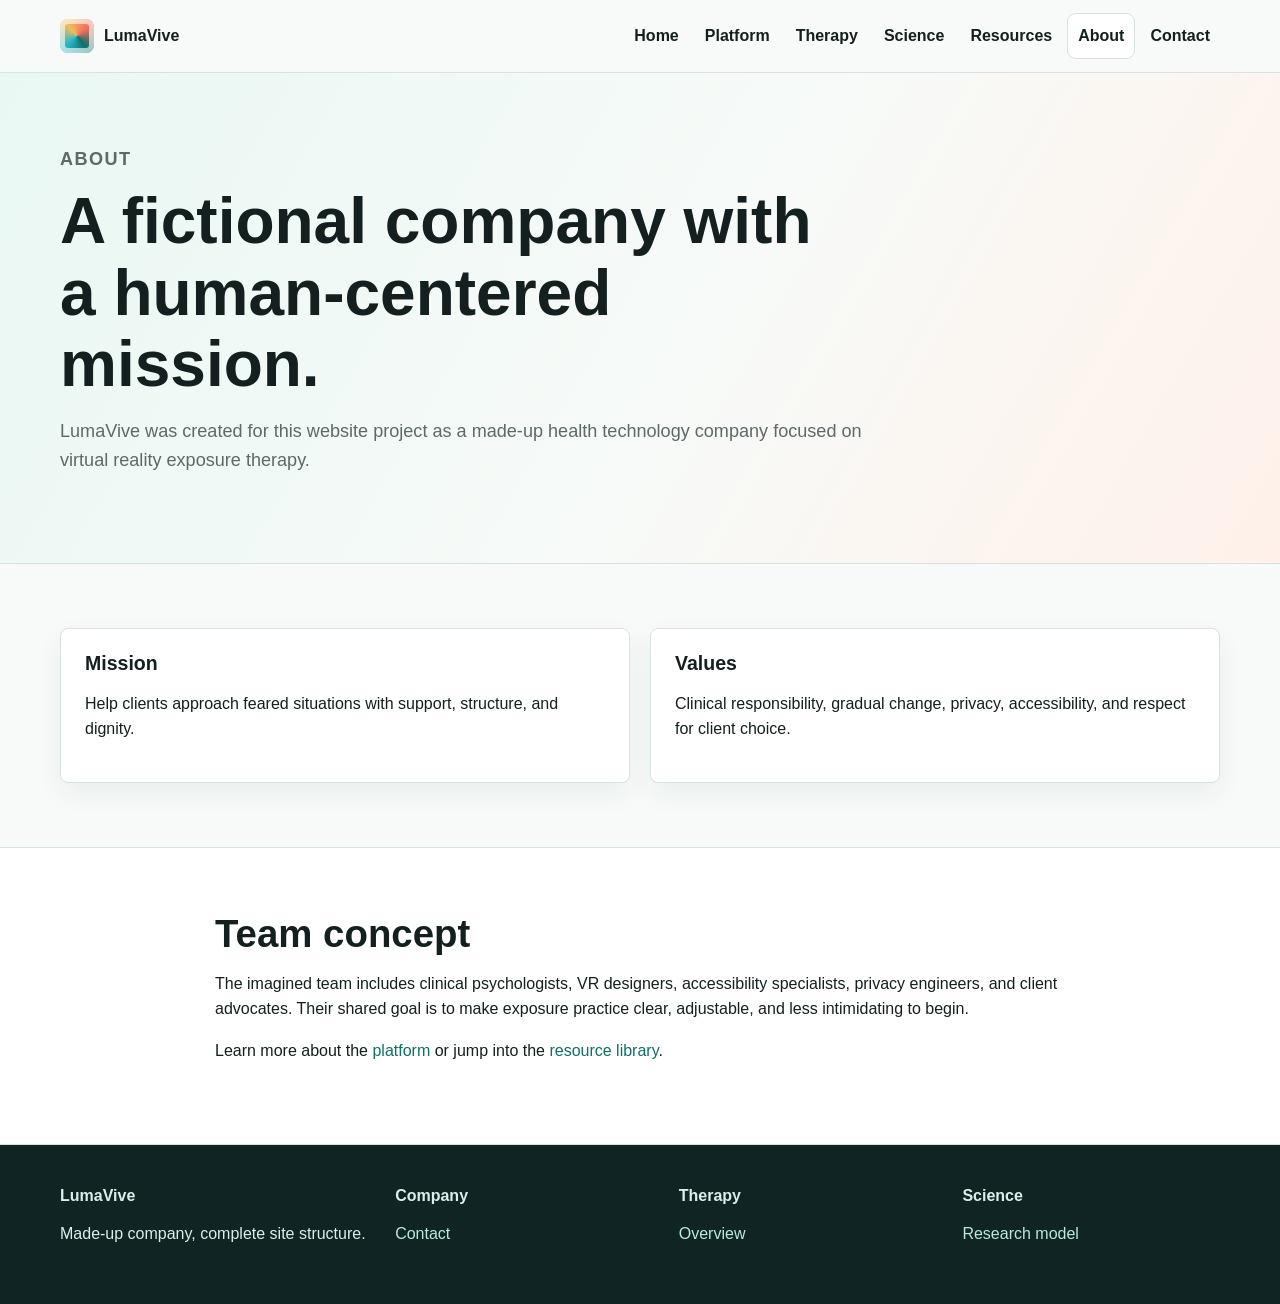
==== about.html @ 92753f85 "website" ====
<!doctype html>
<html lang="en">
<head>
  <meta charset="utf-8">
  <meta name="viewport" content="width=device-width, initial-scale=1">
  <title>About | LumaVive</title>
  <link rel="stylesheet" href="assets/styles.css">
</head>
<body>
  <header class="site-header"><nav class="nav" aria-label="Main navigation"><a class="brand" href="index.html"><span class="mark" aria-hidden="true"></span><span>LumaVive</span></a><div class="nav-links"><a href="index.html">Home</a><a href="platform.html">Platform</a><a href="therapy.html">Therapy</a><a href="science.html">Science</a><a href="resources.html">Resources</a><a aria-current="page" href="about.html">About</a><a href="contact.html">Contact</a></div></nav></header>
  <main>
    <section class="page-hero"><div class="wrap"><p class="eyebrow">About</p><h1>A fictional company with a human-centered mission.</h1><p>LumaVive was created for this website project as a made-up health technology company focused on virtual reality exposure therapy.</p></div></section>
    <section class="section"><div class="wrap grid two"><article class="card"><h3>Mission</h3><p>Help clients approach feared situations with support, structure, and dignity.</p></article><article class="card"><h3>Values</h3><p>Clinical responsibility, gradual change, privacy, accessibility, and respect for client choice.</p></article></div></section>
    <section class="section alt"><div class="wrap article"><h2>Team concept</h2><p>The imagined team includes clinical psychologists, VR designers, accessibility specialists, privacy engineers, and client advocates. Their shared goal is to make exposure practice clear, adjustable, and less intimidating to begin.</p><p>Learn more about the <a href="platform.html">platform</a> or jump into the <a href="resources.html">resource library</a>.</p></div></section>
  </main>
  <footer class="footer"><div class="wrap footer-grid"><div><h3>LumaVive</h3><p>Made-up company, complete site structure.</p></div><div><h3>Company</h3><ul><li><a href="contact.html">Contact</a></li></ul></div><div><h3>Therapy</h3><ul><li><a href="therapy.html">Overview</a></li></ul></div><div><h3>Science</h3><ul><li><a href="science.html">Research model</a></li></ul></div></div></footer>
  <script src="assets/site.js"></script>
</body>
</html>
---- assets/styles.css ----
:root {
  --ink: #13201f;
  --muted: #5d6a68;
  --line: #d8e3df;
  --paper: #f7faf8;
  --white: #ffffff;
  --mint: #b9eadc;
  --teal: #0e6f68;
  --aqua: #29b8ca;
  --coral: #f26f5e;
  --gold: #f4bd59;
  --violet: #5e5ce6;
  --shadow: 0 18px 50px rgba(20, 53, 49, 0.12);
}

* {
  box-sizing: border-box;
}

html {
  scroll-behavior: smooth;
}

body {
  margin: 0;
  font-family: Arial, Helvetica, sans-serif;
  color: var(--ink);
  background: var(--paper);
  line-height: 1.6;
}

img {
  display: block;
  max-width: 100%;
}

a {
  color: var(--teal);
  text-decoration: none;
}

a:hover {
  text-decoration: underline;
}

.site-header {
  position: sticky;
  top: 0;
  z-index: 10;
  background: rgba(247, 250, 248, 0.94);
  border-bottom: 1px solid var(--line);
  backdrop-filter: blur(12px);
}

.nav {
  width: min(1160px, calc(100% - 32px));
  margin: 0 auto;
  display: flex;
  align-items: center;
  justify-content: space-between;
  gap: 20px;
  min-height: 72px;
}

.brand {
  display: inline-flex;
  align-items: center;
  gap: 10px;
  font-weight: 800;
  color: var(--ink);
  letter-spacing: 0;
}

.mark {
  width: 34px;
  height: 34px;
  border-radius: 8px;
  background: conic-gradient(from 140deg, var(--teal), var(--aqua), var(--gold), var(--coral), var(--teal));
  box-shadow: inset 0 0 0 5px rgba(255, 255, 255, 0.62);
}

.nav-links {
  display: flex;
  flex-wrap: wrap;
  justify-content: flex-end;
  gap: 6px;
}

.nav-links a {
  color: var(--ink);
  font-weight: 700;
  padding: 9px 10px;
  border-radius: 8px;
}

.nav-links a:hover,
.nav-links a[aria-current="page"] {
  background: var(--white);
  text-decoration: none;
  box-shadow: 0 0 0 1px var(--line);
}

.hero {
  min-height: calc(100vh - 72px);
  display: grid;
  align-items: end;
  background-image: linear-gradient(90deg, rgba(6, 31, 28, 0.82), rgba(6, 31, 28, 0.35), rgba(6, 31, 28, 0.08)), url("hero-vr-therapy.png");
  background-size: cover;
  background-position: center;
}

.hero-inner {
  width: min(1160px, calc(100% - 32px));
  margin: 0 auto;
  padding: 86px 0 58px;
  color: var(--white);
}

.eyebrow {
  margin: 0 0 12px;
  color: var(--teal);
  font-weight: 800;
  text-transform: uppercase;
  font-size: 0.78rem;
  letter-spacing: 0.08em;
}

.hero .eyebrow {
  color: var(--mint);
}

h1,
h2,
h3 {
  line-height: 1.12;
  margin: 0 0 16px;
}

h1 {
  max-width: 760px;
  font-size: clamp(2.4rem, 5vw, 5rem);
}

h2 {
  font-size: clamp(1.8rem, 3vw, 3rem);
}

h3 {
  font-size: 1.22rem;
}

p {
  margin: 0 0 16px;
}

.lead {
  max-width: 760px;
  font-size: 1.16rem;
  color: #e9f7f3;
}

.page-hero {
  background: linear-gradient(120deg, #e9f8f3, #f7faf8 55%, #fff1ea);
  border-bottom: 1px solid var(--line);
}

.page-hero .wrap {
  padding: 72px 0;
}

.page-hero p {
  max-width: 820px;
  font-size: 1.13rem;
  color: var(--muted);
}

.wrap {
  width: min(1160px, calc(100% - 32px));
  margin: 0 auto;
}

.section {
  padding: 64px 0;
}

.section.alt {
  background: var(--white);
  border-block: 1px solid var(--line);
}

.grid {
  display: grid;
  grid-template-columns: repeat(3, minmax(0, 1fr));
  gap: 20px;
}

.grid.two {
  grid-template-columns: repeat(2, minmax(0, 1fr));
}

.card {
  background: var(--white);
  border: 1px solid var(--line);
  border-radius: 8px;
  padding: 24px;
  box-shadow: 0 10px 28px rgba(20, 53, 49, 0.06);
}

.alt .card {
  background: var(--paper);
}

.card strong {
  display: block;
  margin-bottom: 6px;
}

.metric {
  font-size: 2.1rem;
  font-weight: 900;
  color: var(--teal);
  line-height: 1;
}

.button-row {
  display: flex;
  flex-wrap: wrap;
  gap: 12px;
  margin-top: 28px;
}

.button {
  display: inline-flex;
  align-items: center;
  justify-content: center;
  min-height: 44px;
  padding: 0 18px;
  border-radius: 8px;
  background: var(--teal);
  color: var(--white);
  font-weight: 800;
  border: 1px solid var(--teal);
}

.button.secondary {
  background: var(--white);
  color: var(--teal);
}

.button:hover {
  text-decoration: none;
  filter: brightness(0.96);
}

.path {
  display: grid;
  grid-template-columns: repeat(4, minmax(0, 1fr));
  gap: 14px;
  counter-reset: steps;
}

.step {
  position: relative;
  background: var(--white);
  border: 1px solid var(--line);
  border-radius: 8px;
  padding: 22px;
}

.step::before {
  counter-increment: steps;
  content: counter(steps);
  display: grid;
  place-items: center;
  width: 30px;
  height: 30px;
  margin-bottom: 14px;
  border-radius: 50%;
  background: var(--coral);
  color: var(--white);
  font-weight: 800;
}

.visual-panel {
  display: grid;
  grid-template-columns: 1.2fr 0.8fr;
  gap: 24px;
  align-items: center;
}

.device {
  min-height: 360px;
  border-radius: 8px;
  background:
    linear-gradient(135deg, rgba(14, 111, 104, 0.9), rgba(41, 184, 202, 0.58)),
    repeating-linear-gradient(90deg, rgba(255,255,255,0.2) 0 1px, transparent 1px 42px),
    repeating-linear-gradient(0deg, rgba(255,255,255,0.18) 0 1px, transparent 1px 42px);
  box-shadow: var(--shadow);
  padding: 24px;
  color: var(--white);
  display: grid;
  align-content: end;
}

.scenario-strip {
  display: grid;
  grid-template-columns: repeat(4, 1fr);
  gap: 10px;
  margin-top: 24px;
}

.scenario {
  min-height: 82px;
  border-radius: 8px;
  padding: 12px;
  background: rgba(255, 255, 255, 0.22);
  border: 1px solid rgba(255, 255, 255, 0.38);
  font-weight: 800;
}

.breadcrumb {
  margin-bottom: 18px;
  color: var(--muted);
  font-size: 0.92rem;
}

.article {
  max-width: 850px;
}

.article ul {
  padding-left: 22px;
}

.feature-list {
  display: grid;
  gap: 12px;
  padding: 0;
  list-style: none;
}

.feature-list li {
  padding: 16px 18px;
  background: var(--white);
  border: 1px solid var(--line);
  border-radius: 8px;
}

.footer {
  padding: 42px 0;
  background: #102523;
  color: #d8f0ea;
}

.footer a {
  color: #b9eadc;
}

.footer-grid {
  display: grid;
  grid-template-columns: 1.2fr repeat(3, 1fr);
  gap: 26px;
}

.footer h3 {
  font-size: 1rem;
}

.footer ul {
  padding: 0;
  list-style: none;
  margin: 0;
}

.footer li {
  margin: 8px 0;
}

.mini-map {
  display: flex;
  flex-wrap: wrap;
  gap: 8px;
  margin-top: 22px;
}

.mini-map a {
  padding: 8px 10px;
  border-radius: 8px;
  background: var(--white);
  border: 1px solid var(--line);
  font-weight: 700;
}

@media (max-width: 860px) {
  .nav {
    align-items: flex-start;
    flex-direction: column;
    padding: 14px 0;
  }

  .nav-links {
    justify-content: flex-start;
  }

  .hero {
    min-height: 760px;
  }

  .grid,
  .grid.two,
  .path,
  .visual-panel,
  .footer-grid {
    grid-template-columns: 1fr;
  }

  .scenario-strip {
    grid-template-columns: repeat(2, 1fr);
  }
}
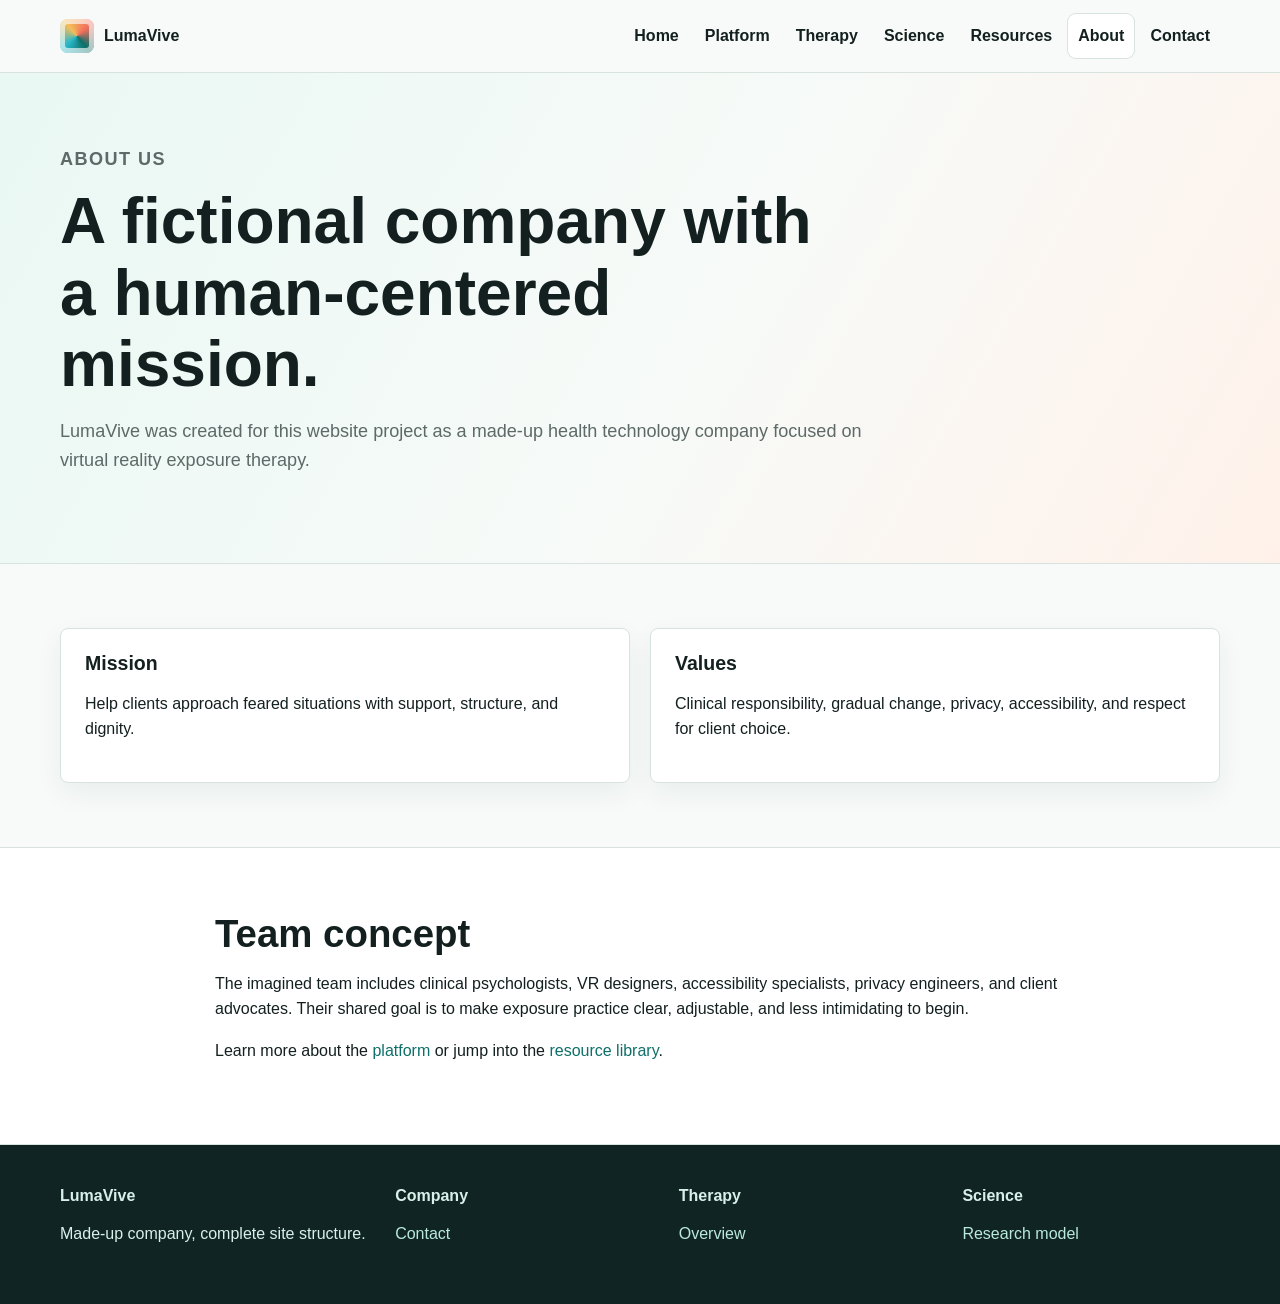
==== commit 86017cac: "Update about.html" ====
--- a/about.html
+++ b/about.html
@@ -1,20 +1,97 @@
 <!doctype html>
 <html lang="en">
-<head>
-  <meta charset="utf-8">
-  <meta name="viewport" content="width=device-width, initial-scale=1">
-  <title>About | LumaVive</title>
-  <link rel="stylesheet" href="assets/styles.css">
-</head>
-<body>
-  <header class="site-header"><nav class="nav" aria-label="Main navigation"><a class="brand" href="index.html"><span class="mark" aria-hidden="true"></span><span>LumaVive</span></a><div class="nav-links"><a href="index.html">Home</a><a href="platform.html">Platform</a><a href="therapy.html">Therapy</a><a href="science.html">Science</a><a href="resources.html">Resources</a><a aria-current="page" href="about.html">About</a><a href="contact.html">Contact</a></div></nav></header>
-  <main>
-    <section class="page-hero"><div class="wrap"><p class="eyebrow">About</p><h1>A fictional company with a human-centered mission.</h1><p>LumaVive was created for this website project as a made-up health technology company focused on virtual reality exposure therapy.</p></div></section>
-    <section class="section"><div class="wrap grid two"><article class="card"><h3>Mission</h3><p>Help clients approach feared situations with support, structure, and dignity.</p></article><article class="card"><h3>Values</h3><p>Clinical responsibility, gradual change, privacy, accessibility, and respect for client choice.</p></article></div></section>
-    <section class="section alt"><div class="wrap article"><h2>Team concept</h2><p>The imagined team includes clinical psychologists, VR designers, accessibility specialists, privacy engineers, and client advocates. Their shared goal is to make exposure practice clear, adjustable, and less intimidating to begin.</p><p>Learn more about the <a href="platform.html">platform</a> or jump into the <a href="resources.html">resource library</a>.</p></div></section>
-  </main>
-  <footer class="footer"><div class="wrap footer-grid"><div><h3>LumaVive</h3><p>Made-up company, complete site structure.</p></div><div><h3>Company</h3><ul><li><a href="contact.html">Contact</a></li></ul></div><div><h3>Therapy</h3><ul><li><a href="therapy.html">Overview</a></li></ul></div><div><h3>Science</h3><ul><li><a href="science.html">Research model</a></li></ul></div></div></footer>
-  <script src="assets/site.js"></script>
-</body>
+  <head>
+    <meta charset="utf-8" />
+    <meta name="viewport" content="width=device-width, initial-scale=1" />
+    <title>About Us | LumaVive</title>
+    <link rel="stylesheet" href="assets/styles.css" />
+  </head>
+  <body>
+    <header class="site-header">
+      <nav class="nav" aria-label="Main navigation">
+        <a class="brand" href="index.html"
+          ><span class="mark" aria-hidden="true"></span><span>LumaVive</span></a
+        >
+        <div class="nav-links">
+          <a href="index.html">Home</a><a href="platform.html">Platform</a
+          ><a href="therapy.html">Therapy</a><a href="science.html">Science</a
+          ><a href="resources.html">Resources</a
+          ><a aria-current="page" href="about.html">About</a
+          ><a href="contact.html">Contact</a>
+        </div>
+      </nav>
+    </header>
+    <main>
+      <section class="page-hero">
+        <div class="wrap">
+          <p class="eyebrow">About US</p>
+          <h1>A fictional company with a human-centered mission.</h1>
+          <p>
+            LumaVive was created for this website project as a made-up health
+            technology company focused on virtual reality exposure therapy.
+          </p>
+        </div>
+      </section>
+      <section class="section">
+        <div class="wrap grid two">
+          <article class="card">
+            <h3>Mission</h3>
+            <p>
+              Help clients approach feared situations with support, structure,
+              and dignity.
+            </p>
+          </article>
+          <article class="card">
+            <h3>Values</h3>
+            <p>
+              Clinical responsibility, gradual change, privacy, accessibility,
+              and respect for client choice.
+            </p>
+          </article>
+        </div>
+      </section>
+      <section class="section alt">
+        <div class="wrap article">
+          <h2>Team concept</h2>
+          <p>
+            The imagined team includes clinical psychologists, VR designers,
+            accessibility specialists, privacy engineers, and client advocates.
+            Their shared goal is to make exposure practice clear, adjustable,
+            and less intimidating to begin.
+          </p>
+          <p>
+            Learn more about the <a href="platform.html">platform</a> or jump
+            into the <a href="resources.html">resource library</a>.
+          </p>
+        </div>
+      </section>
+    </main>
+    <footer class="footer">
+      <div class="wrap footer-grid">
+        <div>
+          <h3>LumaVive</h3>
+          <p>Made-up company, complete site structure.</p>
+        </div>
+        <div>
+          <h3>Company</h3>
+          <ul>
+            <li><a href="contact.html">Contact</a></li>
+          </ul>
+        </div>
+        <div>
+          <h3>Therapy</h3>
+          <ul>
+            <li><a href="therapy.html">Overview</a></li>
+          </ul>
+        </div>
+        <div>
+          <h3>Science</h3>
+          <ul>
+            <li><a href="science.html">Research model</a></li>
+          </ul>
+        </div>
+      </div>
+    </footer>
+    <script src="assets/site.js"></script>
+  </body>
 </html>
-
